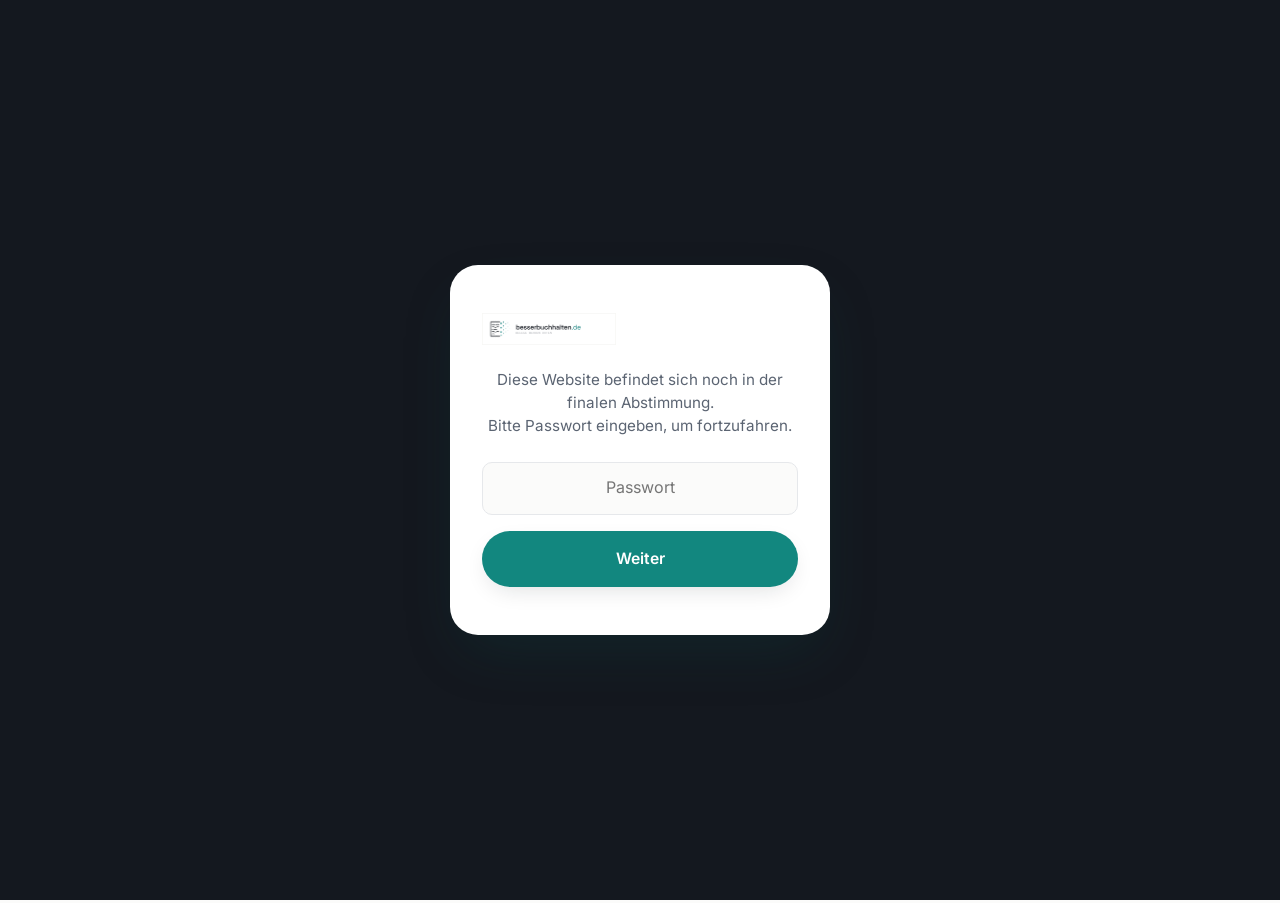
==== leistungen-beispiele.html @ c089c599 "Remove the now-duplicate generic contact note The Digitalisierung panel already has its own DATEV-sp" ====
<!DOCTYPE html>
<html lang="de">
<head>
<meta charset="UTF-8">
<meta name="viewport" content="width=device-width, initial-scale=1">
<title>Konkrete Beispiele &amp; Tools – besserbuchhalten.de</title>
<meta name="description" content="Konkrete Beispiele zu Digitalisierung, Automatisierung, künstlicher Intelligenz und Schnittstellen in der Buchhaltung.">
<meta name="theme-color" content="#fbfbfa">
<link rel="icon" href="assets/img/logo-hoch.png">
<link rel="stylesheet" href="css/style.css">
</head>
<body>
<div class="site-gate" id="siteGate">
  <div class="site-gate-card">
    <img src="assets/img/logo-quer.png" alt="besserbuchhalten.de" class="site-gate-logo">
    <p class="site-gate-text">Diese Website befindet sich noch in der finalen Abstimmung.<br>Bitte Passwort eingeben, um fortzufahren.</p>
    <form class="site-gate-form" id="siteGateForm" autocomplete="off">
      <input type="password" id="siteGatePassword" class="site-gate-input" placeholder="Passwort" autocomplete="off" required>
      <button type="submit" class="btn btn-accent btn-block">Weiter</button>
    </form>
    <p class="site-gate-error" id="siteGateError" hidden>Falsches Passwort. Bitte erneut versuchen.</p>
  </div>
</div>
<script>
(function () {
  var GATE_KEY = "bb_site_unlocked";
  var GATE_PASSWORD = "DieseWebsiteistnochnichtfinal!";
  var gate = document.getElementById("siteGate");

  if (localStorage.getItem(GATE_KEY) === "true") {
    gate.remove();
    return;
  }

  var form = document.getElementById("siteGateForm");
  var input = document.getElementById("siteGatePassword");
  var error = document.getElementById("siteGateError");

  form.addEventListener("submit", function (e) {
    e.preventDefault();
    if (input.value === GATE_PASSWORD) {
      localStorage.setItem(GATE_KEY, "true");
      gate.remove();
    } else {
      error.hidden = false;
      input.value = "";
      input.focus();
    }
  });
})();
</script>

<a class="skip-link" href="#main">Zum Inhalt springen</a>

<!-- Fixed top bar: back-link and the Leistungen tab selector share a single
     row, styled like the main site's rounded nav pill so it reads as one
     coherent piece of navigation chrome instead of two stacked bars. -->
<div class="examples-topbar" id="examplesTopbar">
  <div class="container examples-topbar-row">
    <a class="back-link" href="index.html#leistungen"><svg viewBox="0 0 24 24" fill="none" stroke="currentColor" stroke-width="2" stroke-linecap="round" stroke-linejoin="round"><path d="M19 12H5M12 19l-7-7 7-7"/></svg>Zurück zu Leistungen</a>
    <div class="examples-tabs" role="tablist" aria-label="Leistungsbereich auswählen">
      <button class="examples-tab is-active" type="button" role="tab" aria-selected="true" aria-controls="panel-digitalisierung" data-target="panel-digitalisierung">Digitalisierung</button>
      <button class="examples-tab" type="button" role="tab" aria-selected="false" aria-controls="panel-automatisierung" data-target="panel-automatisierung">Automatisierung</button>
      <button class="examples-tab" type="button" role="tab" aria-selected="false" aria-controls="panel-ki" data-target="panel-ki">Künstliche Intelligenz</button>
      <button class="examples-tab" type="button" role="tab" aria-selected="false" aria-controls="panel-schnittstellen" data-target="panel-schnittstellen">Schnittstellen</button>
    </div>
  </div>
</div>

<main id="main" class="legal-page examples-page">
  <h1 class="sr-only">Leistungen im Detail – Konkrete Beispiele aus der Praxis</h1>
  <div class="container">
    <div class="examples-panel is-active" id="panel-digitalisierung" role="tabpanel">
      <h2>Digitalisierung</h2>
      <p>Ein Beispiel aus der Praxis: die DATEV-Produktfamilie für die digitale Zusammenarbeit zwischen Unternehmen und Steuerberater. Klicken Sie auf einen Baustein, um mehr zu erfahren.</p>

      <div class="faq-list">
        <div class="faq-item">
          <button class="faq-question" aria-expanded="false">DATEV Unternehmen online<span class="plus"></span></button>
          <div class="faq-answer"><div class="faq-answer-inner">
            <h4>Was ist DATEV Unternehmen online?</h4>
            <p>DATEV Unternehmen online ist eine cloudbasierte Plattform für den digitalen Austausch kaufmännischer Unterlagen zwischen Unternehmen und Steuerberater. Belege, Bankdaten und weitere buchhaltungsrelevante Informationen werden zentral im deutschen DATEV-Rechenzentrum abgelegt und stehen beiden Seiten jederzeit zur Verfügung – anstelle verstreuter E-Mails, Papierbelege und Ordner. Zugleich bildet die Plattform den Grundbaustein, auf dem zahlreiche weitere DATEV-Zusatzanwendungen aufsetzen – von der Rechnungsstellung bis zur Personalverwaltung.</p>
            <h4>Belegarchivierung und Belegerfassung</h4>
            <p>Rechnungen, Quittungen und sonstige Belege lassen sich per Upload, Scan, mobiler App oder E-Mail direkt einreichen. Inhalte werden automatisiert erfasst, die Ablage erfolgt revisionssicher gemäß den gesetzlichen Vorgaben (GoBD). Auch elektronische Rechnungen können über das System empfangen und weiterverarbeitet werden.</p>
            <h4>Zusammenarbeit mit dem Steuerberater</h4>
            <p>Da Unternehmen und Steuerberater auf denselben Datenbestand zugreifen, entfällt der klassische Versand von Unterlagen per Post oder E-Mail-Anhang. Rückfragen lassen sich direkt im System klären, Buchungen und Auswertungen stehen zeitnah zur Verfügung, statt erst zum Monats- oder Quartalsende zusammengetragen zu werden.</p>
            <h4>Bankdaten, Kassenbuch und Rechnungsstellung</h4>
            <p>Bankkonten lassen sich anbinden, sodass Kontoumsätze automatisch abgeglichen werden können. Ein elektronisches Kassenbuch unterstützt bei der ordnungsgemäßen Kassenführung. Über ergänzende Module lassen sich zudem Angebote und Rechnungen direkt aus dem System heraus erstellen und versenden.</p>
            <h4>Personal und Lohn</h4>
            <p>Für den Bereich Personal stehen ergänzende Module zur Verfügung, etwa zur Erfassung von Mitarbeiterstammdaten, zur Übermittlung monatlicher Lohndaten oder zur Führung einer digitalen Personalakte. Auch hier profitieren Unternehmen und Steuerberater von einem gemeinsamen, aktuellen Datenstand.</p>
            <h4>Digitale Auswertung der Buchhaltung</h4>
            <p>Betriebswirtschaftliche Auswertungen (BWA), Kontoblätter sowie Debitoren- und Kreditorenlisten stehen digital und zeitnah zur Verfügung. Damit lässt sich die wirtschaftliche Lage eines Unternehmens bereits unterjährig einschätzen, statt erst mit dem Jahresabschluss einen vollständigen Überblick zu erhalten.</p>
            <h4>Bedeutung für digitale Prozesse im Unternehmen</h4>
            <p>DATEV Unternehmen online bildet für viele Unternehmen einen zentralen Baustein auf dem Weg zu einer digitalen Buchhaltung: Belege müssen nicht mehr gesammelt und physisch übergeben werden, Auswertungen liegen aktueller vor, und die Zusammenarbeit mit dem Steuerberater wird strukturierter und nachvollziehbarer. Für Unternehmen, die ihre kaufmännischen Abläufe schrittweise digitalisieren möchten, ist die Plattform damit häufig ein naheliegender Ausgangspunkt.</p>
          </div></div>
        </div>

        <div class="faq-item">
          <button class="faq-question" aria-expanded="false">DATEV Auftragswesen next<span class="plus"></span></button>
          <div class="faq-answer"><div class="faq-answer-inner">
            <h4>Was ist DATEV Auftragswesen next?</h4>
            <p>DATEV Auftragswesen next ist eine cloudbasierte Anwendung zur digitalen Erstellung und Verwaltung von Verkaufsbelegen – vom ersten Angebot bis zur bezahlten Rechnung. Als Zusatzmodul zu DATEV Unternehmen online setzt es auf demselben Grundbaustein auf, der bereits für die zentrale Belegablage und den Austausch mit dem Steuerberater genutzt wird.</p>
            <h4>Angebote, Rechnungen und weitere Belegtypen</h4>
            <p>Angebote, Auftragsbestätigungen, Anzahlungsrechnungen, Lieferscheine, Rechnungen, Rechnungskorrekturen und kaufmännische Gutschriften lassen sich direkt im System erstellen. Ein Beleg kann dabei automatisch in einen Folgebeleg überführt werden – aus einem Lieferschein wird so mit wenigen Klicks eine Rechnung, ohne Daten erneut zu erfassen.</p>
            <h4>E-Rechnung nach gesetzlichem Standard</h4>
            <p>Rechnungen lassen sich im Format XRechnung oder ZUGFeRD erstellen und versenden – den gängigen, gesetzlich anerkannten Formaten für die elektronische Rechnungsstellung im B2B-Bereich. Damit lässt sich die E-Rechnungspflicht direkt aus der Rechnungsschreibung heraus abdecken, statt sie über einen separaten Zwischenschritt zu lösen.</p>
            <h4>Individuelle Gestaltung</h4>
            <p>Verkaufsbelege lassen sich mit eigenem Briefpapier und Logo versehen, sodass Angebote und Rechnungen im gewohnten Erscheinungsbild des Unternehmens erstellt werden. Die Bearbeitung ist browserbasiert möglich – ortsunabhängig, etwa auch vom Tablet aus.</p>
            <h4>Zusammenspiel mit DATEV Unternehmen online</h4>
            <p>Da Auftragswesen next auf DATEV Unternehmen online aufsetzt, werden erstellte Belege automatisch GoBD-konform archiviert und stehen dort für die weitere Bearbeitung und für den Steuerberater zur Verfügung. Ein separater Export oder manueller Upload entfällt.</p>
            <h4>Bedeutung für digitale Prozesse im Unternehmen</h4>
            <p>Mit DATEV Auftragswesen next lässt sich die Rechnungsstellung durchgängig digital abbilden: weniger manuelle Erfassung, weniger Fehlerquellen zwischen Angebot und Rechnung und eine Belegablage, die ohne zusätzlichen Aufwand direkt in die Buchhaltung einfließt. Für Unternehmen, die DATEV Unternehmen online bereits nutzen, ist es damit ein naheliegender nächster Schritt auf dem Weg zu digitalen kaufmännischen Prozessen.</p>
          </div></div>
        </div>

        <div class="faq-item">
          <button class="faq-question" aria-expanded="false">DATEV Kassenbuch online<span class="plus"></span></button>
          <div class="faq-answer"><div class="faq-answer-inner">
            <h4>Was ist DATEV Kassenbuch online?</h4>
            <p>DATEV Kassenbuch online ist eine cloudbasierte Anwendung zur digitalen Erfassung und Führung eines Kassenbuchs. Als Zusatzmodul zu DATEV Unternehmen online dient es der strukturierten, rechtssicheren Dokumentation von Bargeldbewegungen – für buchführungspflichtige Unternehmen ebenso wie für viele Betriebe mit Einnahmen-Überschuss-Rechnung.</p>
            <h4>Bargeldbewegungen digital erfassen</h4>
            <p>Kassenbelege lassen sich per Drag-and-Drop hochladen oder aus dem Beleg-Upload übernehmen, Beträge, Belegnummern und Daten werden automatisiert per Texterkennung ausgelesen. Einnahmen und Ausgaben können so tagesaktuell erfasst werden, ohne jeden Beleg manuell in eine Tabelle einzutragen.</p>
            <h4>Mehrere Kassen im Blick</h4>
            <p>Unternehmen mit mehreren Standorten oder Kassen können diese getrennt im System anlegen und verwalten. Jede Kasse wird eigenständig geführt, bleibt aber zentral einsehbar – auch für den Steuerberater.</p>
            <h4>Prüfung und Rechtssicherheit</h4>
            <p>Eingaben werden laufend auf Plausibilität geprüft: Das System kontrolliert die chronologische Reihenfolge der Buchungen und warnt bei einem rechnerisch negativen Kassenbestand, der nach den GoBD nicht zulässig ist. Nach Abschluss eines Tages werden die Kassenbewegungen festgeschrieben und damit unveränderbar dokumentiert – inklusive Belegbildern im Archiv.</p>
            <h4>Zusammenspiel mit DATEV Unternehmen online</h4>
            <p>Da das Kassenbuch in DATEV Unternehmen online eingebettet ist, stehen festgeschriebene Kassendaten dort automatisch für die weitere Bearbeitung und den Steuerberater zur Verfügung. Ein gesonderter Export oder manueller Datenaustausch entfällt.</p>
            <h4>Bedeutung für digitale Prozesse im Unternehmen</h4>
            <p>Mit DATEV Kassenbuch online lässt sich die Kassenführung von der papier- oder Excel-basierten Erfassung auf einen durchgängig digitalen, geprüften Prozess umstellen. Das reduziert Fehlerquellen, schafft eine belastbare Grundlage für Betriebsprüfungen und sorgt dafür, dass Bargeschäfte ohne zusätzlichen Aufwand direkt in die Buchhaltung einfließen.</p>
          </div></div>
        </div>
      </div>

      <div class="examples-contact-note">
        <p>Sie oder Ihr Steuerberater arbeiten bereits mit DATEV und möchten die Zusammenarbeit weiter optimieren? <a href="index.html#kontakt">Kontakt aufnehmen</a></p>
      </div>
    </div>

    <div class="examples-panel" id="panel-automatisierung" role="tabpanel" hidden>
      <h2>Automatisierung</h2>
      <p>[Platzhalter: Kurze Einführung zum Thema Automatisierung folgt.]</p>
      <ul>
        <li>[Platzhalter: Beispiel 1]</li>
        <li>[Platzhalter: Beispiel 2]</li>
        <li>[Platzhalter: Beispiel 3]</li>
      </ul>
    </div>

    <div class="examples-panel" id="panel-ki" role="tabpanel" hidden>
      <h2>Künstliche Intelligenz</h2>
      <p>[Platzhalter: Kurze Einführung zum Thema Künstliche Intelligenz folgt.]</p>
      <ul>
        <li>[Platzhalter: Beispiel 1]</li>
        <li>[Platzhalter: Beispiel 2]</li>
        <li>[Platzhalter: Beispiel 3]</li>
      </ul>
    </div>

    <div class="examples-panel" id="panel-schnittstellen" role="tabpanel" hidden>
      <h2>Schnittstellen</h2>
      <p>[Platzhalter: Kurze Einführung zum Thema Schnittstellen folgt.]</p>
      <ul>
        <li>[Platzhalter: Beispiel 1]</li>
        <li>[Platzhalter: Beispiel 2]</li>
        <li>[Platzhalter: Beispiel 3]</li>
      </ul>
    </div>
  </div>
</main>

<footer class="site-footer">
  <div class="container footer-bottom">
    <span>© 2026 besserbuchhalten.de – Wölfersheim</span>
    <a href="index.html#kontakt">Kontakt</a>
  </div>
</footer>

<script>
(function () {
  var tabs = document.querySelectorAll(".examples-tab");
  var panels = document.querySelectorAll(".examples-panel");
  tabs.forEach(function (tab) {
    tab.addEventListener("click", function () {
      tabs.forEach(function (t) {
        t.classList.toggle("is-active", t === tab);
        t.setAttribute("aria-selected", t === tab ? "true" : "false");
      });
      panels.forEach(function (panel) {
        var isTarget = panel.id === tab.dataset.target;
        panel.classList.toggle("is-active", isTarget);
        panel.hidden = !isTarget;
      });
    });
  });

  // Keep page content clear of the fixed top bar regardless of its actual
  // rendered height (logo/back-link row + tab row can wrap on narrow
  // screens), instead of hard-coding a padding-top guess in CSS.
  var topbar = document.getElementById("examplesTopbar");
  var main = document.getElementById("main");
  var syncTopbarHeight = function () {
    main.style.paddingTop = topbar.offsetHeight + "px";
  };
  syncTopbarHeight();
  window.addEventListener("resize", syncTopbarHeight);

  // Document accordion (DATEV product overviews etc.): only one open at a
  // time, same interaction as the FAQ accordion on the homepage.
  document.querySelectorAll(".faq-item").forEach(function (item) {
    var question = item.querySelector(".faq-question");
    question.addEventListener("click", function () {
      var isOpen = item.classList.contains("is-open");
      item.parentElement.querySelectorAll(".faq-item").forEach(function (other) {
        other.classList.remove("is-open");
        other.querySelector(".faq-question").setAttribute("aria-expanded", "false");
      });
      if (!isOpen) {
        item.classList.add("is-open");
        question.setAttribute("aria-expanded", "true");
      }
    });
  });
})();
</script>
</body>
</html>
---- css/style.css ----
@import url("fonts.css");

/* ============ Design Tokens ============ */
:root {
  --ink-900: #14181f;
  --ink-700: #333947;
  --ink-500: #5b6472;
  --ink-300: #9aa2ad;
  --ink-150: #d8dce1;
  --ink-100: #e9ebee;

  --teal-900: #0b4f4a;
  --teal-700: #12877f;
  --teal-600: #189a90;
  --teal-500: #2ca39a;
  --teal-300: #8ed3cc;
  --teal-150: #cdeae6;
  --teal-100: #e3f5f3;
  --teal-50: #f2faf9;

  --bg: #fbfbfa;
  --surface: #ffffff;
  --border: #e6e8eb;

  --font-head: "Space Grotesk", "Inter", system-ui, sans-serif;
  --font-body: "Inter", system-ui, sans-serif;

  --space-1: 0.5rem;
  --space-2: 0.75rem;
  --space-3: 1rem;
  --space-4: 1.5rem;
  --space-5: 2rem;
  --space-6: 3rem;
  --space-7: 4.5rem;
  --space-8: 7rem;

  --radius-sm: 10px;
  --radius-md: 16px;
  --radius-lg: 28px;

  --header-h: 80px;

  --shadow-sm: 0 1px 2px rgba(20, 24, 31, 0.06);
  --shadow-md: 0 8px 24px -8px rgba(20, 24, 31, 0.16);
  --shadow-lg: 0 24px 60px -16px rgba(11, 79, 74, 0.28);

  --ease-out: cubic-bezier(0.16, 1, 0.3, 1);
  --dur-fast: 180ms;
  --dur-med: 420ms;
  --dur-slow: 900ms;

  color-scheme: light;
}

@media (prefers-reduced-motion: reduce) {
  :root { --dur-fast: 0ms; --dur-med: 0ms; --dur-slow: 0ms; }
}

/* ============ Reset ============ */
*, *::before, *::after { box-sizing: border-box; }
html { scroll-behavior: smooth; -webkit-text-size-adjust: 100%; }
@media (prefers-reduced-motion: reduce) {
  html { scroll-behavior: auto; }
  *, *::before, *::after {
    animation-duration: 0.001ms !important;
    animation-iteration-count: 1 !important;
    transition-duration: 0.001ms !important;
    scroll-behavior: auto !important;
  }
}
body {
  margin: 0;
  min-height: 100dvh;
  background: var(--bg);
  color: var(--ink-900);
  font-family: var(--font-body);
  font-size: 1rem;
  line-height: 1.6;
  -webkit-font-smoothing: antialiased;
}
img { max-width: 100%; display: block; }
h1, h2, h3, h4 { font-family: var(--font-head); line-height: 1.15; margin: 0 0 var(--space-2); color: var(--ink-900); }
p { margin: 0 0 var(--space-3); color: var(--ink-700); }
a { color: inherit; text-decoration: none; }
ul { margin: 0; padding: 0; list-style: none; }
button { font: inherit; cursor: pointer; }
input, textarea { font: inherit; }

:focus-visible {
  outline: 3px solid var(--teal-600);
  outline-offset: 2px;
  border-radius: 4px;
}

.skip-link {
  position: absolute;
  left: -9999px;
  top: 0;
  background: var(--ink-900);
  color: #fff;
  padding: 0.75rem 1.25rem;
  z-index: 1000;
  border-radius: 0 0 8px 0;
}
.skip-link:focus {
  left: 0;
}

.sr-only {
  position: absolute;
  width: 1px; height: 1px;
  padding: 0; margin: -1px;
  overflow: hidden;
  clip: rect(0, 0, 0, 0);
  white-space: nowrap;
  border: 0;
}

.container {
  width: 100%;
  max-width: 1320px;
  margin-inline: auto;
  padding-inline: var(--space-4);
}

section { padding-block: var(--space-8); }
section[id] { scroll-margin-top: var(--header-h, 80px); }
@media (max-width: 720px) {
  section { padding-block: var(--space-6); }
}

.eyebrow {
  display: inline-flex;
  align-items: center;
  gap: 0.5rem;
  font-family: var(--font-head);
  font-size: 0.8rem;
  font-weight: 600;
  letter-spacing: 0.12em;
  text-transform: uppercase;
  color: var(--teal-700);
  margin-bottom: var(--space-3);
}
.eyebrow::before {
  content: "";
  width: 8px;
  height: 8px;
  border-radius: 2px;
  background: var(--teal-600);
  flex-shrink: 0;
}

.section-head {
  max-width: 640px;
  margin-inline: auto;
  text-align: center;
  margin-bottom: var(--space-6);
}
.section-head h2 { font-size: clamp(1.7rem, 3.4vw, 2.4rem); }
.section-head p { font-size: 1.05rem; }

/* ============ Buttons ============ */
.btn {
  display: inline-flex;
  align-items: center;
  justify-content: center;
  gap: 0.5rem;
  padding: 0.9rem 1.6rem;
  border-radius: 999px;
  font-weight: 600;
  font-size: 0.98rem;
  border: 1.5px solid transparent;
  transition: transform var(--dur-fast) var(--ease-out), box-shadow var(--dur-fast) var(--ease-out), background var(--dur-fast) var(--ease-out), color var(--dur-fast) var(--ease-out), border-color var(--dur-fast) var(--ease-out);
  min-height: 44px;
  white-space: nowrap;
}
.btn:active { transform: translateY(1px) scale(0.99); }
.btn:disabled { opacity: 0.6; cursor: not-allowed; pointer-events: none; }
.btn-primary {
  background: var(--ink-900);
  color: #fff;
}
.btn-primary:hover { background: var(--teal-700); box-shadow: var(--shadow-md); }
.btn-accent {
  background: var(--teal-700);
  color: #fff;
  box-shadow: var(--shadow-md);
}
.btn-accent:hover { background: var(--teal-600); transform: translateY(-2px); }
.btn-ghost {
  background: transparent;
  color: var(--ink-900);
  border-color: var(--border);
}
.btn-ghost:hover { border-color: var(--teal-600); color: var(--teal-700); }
.btn-block { width: 100%; }
.btn-sm { padding: 0.55rem 1.2rem; min-height: 38px; font-size: 0.9rem; }

/* ============ Site password gate ============ */
body:has(.site-gate) { overflow: hidden; }
.site-gate {
  position: fixed;
  inset: 0;
  z-index: 9999;
  display: flex;
  align-items: center;
  justify-content: center;
  padding: var(--space-4);
  background: var(--ink-900);
}
.site-gate-card {
  width: 100%;
  max-width: 380px;
  background: var(--surface);
  border-radius: var(--radius-lg);
  box-shadow: var(--shadow-lg);
  padding: var(--space-6) var(--space-5);
  text-align: center;
}
.site-gate-logo { height: 32px; width: auto; margin-bottom: var(--space-4); }
.site-gate-text {
  color: var(--ink-500);
  font-size: 0.95rem;
  line-height: 1.5;
  margin-bottom: var(--space-4);
}
.site-gate-form { display: flex; flex-direction: column; gap: var(--space-3); }
.site-gate-input {
  width: 100%;
  padding: 0.8rem 1rem;
  border-radius: 10px;
  border: 1.5px solid var(--border);
  background: var(--bg);
  color: var(--ink-900);
  min-height: 44px;
  text-align: center;
  transition: border-color var(--dur-fast) var(--ease-out), box-shadow var(--dur-fast) var(--ease-out);
}
.site-gate-input:focus {
  outline: none;
  border-color: var(--teal-600);
  box-shadow: 0 0 0 4px var(--teal-100);
}
.site-gate-error { color: #b3261e; font-size: 0.9rem; margin-top: var(--space-3); }

/* ============ Header / scroll chrome ============ */
/* The header is no longer a full-width bar: the logo and the nav pill are
   independent freestanding elements floating over the page. */
.site-chrome {
  position: fixed;
  top: 0; left: 0; right: 0;
  z-index: 500;
  pointer-events: none;
}
.site-chrome > * { pointer-events: auto; }

.brand {
  position: absolute;
  top: 18px;
  left: max(24px, calc(50% - 660px + 24px));
  display: flex;
  align-items: center;
}
.brand img {
  height: 34px;
  width: auto;
}

.nav-pill {
  position: absolute;
  top: 18px;
  left: 50%;
  transform: translateX(-50%);
}
.nav-links {
  position: relative;
  display: flex;
  gap: 2px;
  background: var(--surface);
  border: 1px solid var(--border);
  border-radius: 999px;
  padding: 5px;
  box-shadow: var(--shadow-sm);
}
.nav-links a {
  position: relative;
  display: block;
  font-weight: 500;
  color: var(--ink-700);
  font-size: 0.92rem;
  padding: 0.5rem 1rem;
  border-radius: 999px;
  transition: color var(--dur-fast) var(--ease-out), background var(--dur-fast) var(--ease-out);
}
.nav-links a:hover { color: var(--ink-900); background: var(--teal-50); }

/* Small bar under whichever nav item matches the section currently in view */
.nav-indicator {
  position: absolute;
  left: 0;
  bottom: 4px;
  height: 3px;
  border-radius: 999px;
  background: var(--teal-600);
  opacity: 0;
  transition: transform 250ms var(--ease-out), width 250ms var(--ease-out), opacity 200ms var(--ease-out);
  pointer-events: none;
}
.nav-indicator.is-visible { opacity: 1; }

/* Close button inside the full-screen mobile nav overlay */
.nav-toggle {
  display: inline-flex;
  width: 44px; height: 44px;
  align-items: center; justify-content: center;
  background: transparent; border: 1px solid var(--border); border-radius: 10px;
}
.nav-toggle svg { width: 22px; height: 22px; }

.nav-toggle-float {
  display: none;
  position: absolute;
  top: 18px;
  right: max(24px, calc(50% - 660px + 24px));
  width: 44px; height: 44px;
  align-items: center; justify-content: center;
  background: var(--surface);
  border: 1px solid var(--border);
  border-radius: 999px;
  box-shadow: var(--shadow-sm);
  color: var(--ink-900);
}
.nav-toggle-float svg { width: 20px; height: 20px; }

/* Floating quick-contact bubble: small brand-mark icon top-right that
   expands into a labeled pill on hover/focus, linking to the contact form. */
.quick-contact {
  position: absolute;
  top: 18px;
  right: max(24px, calc(50% - 660px + 24px));
  display: flex;
  align-items: center;
  height: 44px;
  border-radius: 999px;
  background: var(--teal-700);
  box-shadow: var(--shadow-sm);
  overflow: hidden;
  transition: background var(--dur-med) var(--ease-out), box-shadow var(--dur-med) var(--ease-out);
}
.quick-contact-icon {
  width: 44px;
  height: 44px;
  flex-shrink: 0;
  display: flex;
  align-items: center;
  justify-content: center;
}
.quick-contact-icon img { width: 20px; height: 20px; }
.quick-contact-label {
  display: inline-block;
  max-width: 0;
  overflow: hidden;
  white-space: nowrap;
  color: #fff;
  font-weight: 600;
  font-size: 0.9rem;
  transition: max-width var(--dur-med) var(--ease-out), padding-right var(--dur-med) var(--ease-out);
}
.quick-contact:hover,
.quick-contact:focus-visible {
  background: var(--teal-600);
  box-shadow: var(--shadow-md);
}
.quick-contact:hover .quick-contact-label,
.quick-contact:focus-visible .quick-contact-label {
  max-width: 200px;
  padding-right: 20px;
}
@media (max-width: 860px) {
  .quick-contact { display: none; }
}

.mobile-nav {
  display: none;
  position: fixed;
  inset: 0;
  z-index: 600;
  background: var(--surface);
  padding: var(--space-4);
  flex-direction: column;
  gap: var(--space-4);
}
.mobile-nav.is-open { display: flex; }
.mobile-nav-top { display: flex; align-items: center; justify-content: space-between; }
.mobile-nav a { font-family: var(--font-head); font-size: 1.4rem; font-weight: 600; }
.mobile-nav ul { display: flex; flex-direction: column; gap: var(--space-3); margin-top: var(--space-4); }
.mobile-nav .btn { margin-top: var(--space-3); }

@media (max-width: 860px) {
  .nav-pill { display: none; }
  .nav-toggle-float { display: inline-flex; }
}

/* ============ Einleitung (intro) ============ */
.intro-inner {
  max-width: 760px;
  text-align: center;
}
.intro-inner h1 {
  font-size: clamp(2.2rem, 5vw, 3.4rem);
  letter-spacing: -0.01em;
}
.intro-inner h1 .accent { color: var(--teal-700); }
.hero-lead {
  font-size: 1.15rem;
  max-width: 46ch;
  color: var(--ink-700);
}
.hero-actions {
  display: flex;
  gap: var(--space-3);
  flex-wrap: wrap;
  margin-top: var(--space-4);
}
.hero-trust {
  display: flex;
  flex-wrap: wrap;
  gap: var(--space-2) var(--space-4);
  margin-top: var(--space-6);
  padding-top: var(--space-4);
  border-top: 1px solid var(--border);
}
.hero-trust-item {
  display: flex;
  align-items: center;
  gap: 0.5rem;
  font-size: 0.9rem;
  font-weight: 500;
  color: var(--ink-500);
}
.hero-trust-item svg { width: 18px; height: 18px; color: var(--teal-700); flex-shrink: 0; }

.intro-visual {
  max-width: 920px;
  margin: var(--space-6) auto 0;
  border-radius: var(--radius-lg);
  overflow: hidden;
  box-shadow: var(--shadow-lg);
  position: relative;
}
.intro-visual img {
  width: 100%;
  height: 100%;
  max-height: 420px;
  object-fit: cover;
  display: block;
}
.intro-visual figcaption {
  position: absolute;
  left: 0; right: 0; bottom: 0;
  padding: var(--space-4);
  background: linear-gradient(0deg, rgba(20, 24, 31, 0.75), transparent);
  color: #fff;
  font-size: 0.92rem;
  font-weight: 500;
  text-align: left;
  pointer-events: none;
  z-index: 4;
}

/* ============ Before/after comparison slider ============ */
.ba-slider {
  position: relative;
  width: 100%;
  aspect-ratio: 1200 / 1005;
  max-height: 420px;
  overflow: hidden;
  --pos: 5%;
}
.ba-slider .ba-img {
  position: absolute;
  inset: 0;
  width: 100%;
  height: 100%;
  max-height: none;
  object-fit: cover;
  display: block;
  pointer-events: none;
}
.ba-slider .ba-after { clip-path: inset(0 calc(100% - var(--pos)) 0 0); }
.ba-divider {
  position: absolute;
  top: 0; bottom: 0;
  left: var(--pos);
  width: 2px;
  background: #fff;
  transform: translateX(-50%);
  box-shadow: 0 0 0 1px rgba(20, 24, 31, 0.15);
  z-index: 2;
}
.ba-handle {
  position: absolute;
  top: 50%; left: 50%;
  transform: translate(-50%, -50%);
  width: 40px; height: 40px;
  border-radius: 50%;
  background: #fff;
  display: flex;
  align-items: center;
  justify-content: center;
  color: var(--teal-700);
  box-shadow: var(--shadow-md);
}
.ba-handle svg { width: 20px; height: 20px; }
.ba-label {
  position: absolute;
  top: var(--space-3);
  padding: 0.3rem 0.75rem;
  border-radius: 999px;
  background: rgba(20, 24, 31, 0.55);
  color: #fff;
  font-size: 0.78rem;
  font-weight: 600;
  letter-spacing: 0.02em;
  z-index: 2;
}
.ba-label-before { left: var(--space-3); }
.ba-label-after { right: var(--space-3); }
.ba-range {
  position: absolute;
  inset: 0;
  width: 100%;
  height: 100%;
  margin: 0;
  cursor: ew-resize;
  -webkit-appearance: none;
  appearance: none;
  background: transparent;
  z-index: 3;
}
.ba-range::-webkit-slider-runnable-track { -webkit-appearance: none; height: 100%; background: transparent; }
.ba-range::-webkit-slider-thumb { -webkit-appearance: none; width: 40px; height: 100%; background: transparent; cursor: ew-resize; }
.ba-range::-moz-range-track { height: 100%; background: transparent; border: none; }
.ba-range::-moz-range-thumb { width: 40px; height: 100%; background: transparent; border: none; cursor: ew-resize; }

/* ============ Reveal on scroll ============ */
.reveal {
  opacity: 0;
  transform: translateY(22px);
  transition: opacity var(--dur-slow) var(--ease-out), transform var(--dur-slow) var(--ease-out);
}
.reveal.is-visible { opacity: 1; transform: none; }
.reveal-stagger.is-visible > * { transition-delay: calc(var(--i, 0) * 70ms); }

/* ============ Services ============ */
.services-grid {
  display: grid;
  grid-template-columns: repeat(4, 1fr);
  gap: var(--space-4);
  align-items: start;
}
@media (max-width: 980px) { .services-grid { grid-template-columns: 1fr 1fr; } }
@media (max-width: 560px) { .services-grid { grid-template-columns: 1fr; } }

.service-card {
  background: var(--surface);
  border: 1px solid var(--border);
  border-radius: var(--radius-md);
  padding: var(--space-4);
  transition: transform var(--dur-fast) var(--ease-out), box-shadow var(--dur-fast) var(--ease-out), border-color var(--dur-fast) var(--ease-out);
}
.service-card:hover {
  transform: translateY(-6px);
  box-shadow: var(--shadow-md);
  border-color: var(--teal-150);
}
.service-icon {
  width: 56px; height: 56px;
  border-radius: 14px;
  background: var(--teal-100);
  display: flex; align-items: center; justify-content: center;
  margin-bottom: var(--space-3);
  color: var(--teal-700);
  transition: background var(--dur-fast) var(--ease-out), transform var(--dur-fast) var(--ease-out);
}
.service-card:hover .service-icon { background: var(--teal-700); color: #fff; transform: rotate(-6deg) scale(1.05); }
.service-icon svg { width: 28px; height: 28px; }
.service-icon img { width: 34px; height: 34px; object-fit: contain; }
.service-card h3 { font-size: 1.15rem; margin-bottom: 0.4rem; }
.service-card p { font-size: 0.95rem; margin-bottom: 0; }

/* ============ Leistungen im Detail: rotating icon wheel ============ */
.wheel-scroll {
  position: relative;
  height: 400vh;
  padding: 0;
  background: var(--teal-50);
}
.wheel-pin {
  position: sticky;
  top: 0;
  height: 100vh;
  display: flex;
  flex-direction: column;
  justify-content: center;
  overflow: hidden;
}
.wheel-section-head { margin-bottom: var(--space-4); }
.wheel-section-head .btn { margin-top: var(--space-2); }
.wheel-layout {
  display: grid;
  grid-template-columns: 360px 1fr;
  gap: var(--space-7);
  align-items: start;
}
.wheel-circle {
  position: relative;
  width: 360px;
  height: 360px;
  flex-shrink: 0;
}
.wheel-circle::before {
  content: "";
  position: absolute;
  inset: 24px;
  border-radius: 50%;
  border: 1.5px dashed var(--teal-150);
}
.wheel-circle::after {
  content: "";
  position: absolute;
  top: 50%; left: 50%;
  width: 10px; height: 10px;
  border-radius: 50%;
  background: var(--teal-300);
  transform: translate(-50%, -50%);
}
.wheel-ring { position: absolute; inset: 0; --ring-rotation: 0deg; }
.wheel-icon {
  --radius: 148px;
  position: absolute;
  top: 50%;
  left: 50%;
  width: 84px;
  height: 84px;
  transform:
    translate(-50%, -50%)
    rotate(calc(var(--angle) + var(--ring-rotation)))
    translateY(calc(-1 * var(--radius)))
    rotate(calc(-1 * (var(--angle) + var(--ring-rotation))));
}
.wheel-icon-counter {
  width: 100%;
  height: 100%;
  border-radius: 50%;
  background: var(--surface);
  border: 2px solid var(--border);
  box-shadow: var(--shadow-sm);
  display: flex;
  align-items: center;
  justify-content: center;
  padding: 18px;
  transition: transform var(--dur-med) var(--ease-out), box-shadow var(--dur-med) var(--ease-out), border-color var(--dur-med) var(--ease-out);
}
.wheel-icon-counter svg,
.wheel-icon-counter img { width: 100%; height: 100%; object-fit: contain; }
.wheel-icon.is-active .wheel-icon-counter {
  transform: scale(1.22);
  border-color: var(--teal-600);
  box-shadow: var(--shadow-lg);
}

/* Grid overlap keeps the block's height pinned to the tallest panel at all
   times (all panels contribute to row sizing even while invisible), so
   crossfading between panels of different lengths never shifts the heading
   above them or the pinned section's vertical centering. */
.wheel-text { display: grid; grid-template-rows: auto 1fr; grid-template-columns: 1fr; }
.wheel-title { grid-row: 1; grid-column: 1; font-size: 1.5rem; margin-top: 24px; margin-bottom: var(--space-3); max-width: 52ch; }
.wheel-text-panel {
  grid-row: 2;
  grid-column: 1;
  max-width: 52ch;
  opacity: 0;
  pointer-events: none;
  transition: opacity var(--dur-slow) var(--ease-out);
}
.wheel-text-panel.is-active { opacity: 1; pointer-events: auto; }
.wheel-text-panel p { font-size: 0.97rem; margin-bottom: var(--space-3); }
@media (prefers-reduced-motion: reduce) {
  .wheel-icon { transition: none; }
}
@media (max-width: 900px) {
  .wheel-layout { grid-template-columns: 1fr; justify-items: center; text-align: center; gap: var(--space-3); }
  .wheel-circle { width: 200px; height: 200px; }
  .wheel-icon { --radius: 80px; width: 54px; height: 54px; }
  .wheel-title { margin-top: var(--space-2); margin-inline: auto; }
  .wheel-text-panel { max-width: 46ch; margin-inline: auto; }
  .wheel-text-panel p { font-size: 0.9rem; margin-bottom: var(--space-2); }
  /* The header now shares the pinned 100vh stage with the wheel, so it has
     to stay compact here or the wheel content gets clipped by the pin's
     overflow:hidden. */
  .wheel-section-head { margin-bottom: var(--space-2); }
  .wheel-section-head > p:not(.eyebrow) { display: none; }
  .wheel-section-head .eyebrow { margin-bottom: 0.4rem; }
  .wheel-section-head h2 { font-size: 1.15rem; margin-bottom: 0; }
  .wheel-section-head .btn { margin-top: var(--space-2); }
}
/* If no JS runs, there's no scroll-driven rotation — show a simple static stack */
body:not(.has-scroll-wheel) .wheel-scroll { height: auto; padding-block: var(--space-8); }
body:not(.has-scroll-wheel) .wheel-pin { position: relative; height: auto; overflow: visible; }
body:not(.has-scroll-wheel) .wheel-text { display: block; }
body:not(.has-scroll-wheel) .wheel-text-panel {
  grid-row: auto;
  grid-column: auto;
  opacity: 1;
  pointer-events: auto;
  max-width: 65ch;
  margin-inline: auto;
  margin-bottom: var(--space-6);
}
body:not(.has-scroll-wheel) .wheel-circle { display: none; }
body:not(.has-scroll-wheel) .wheel-title { display: none; }
body:not(.has-scroll-wheel) .wheel-text-panel::before {
  content: attr(data-title);
  display: block;
  font-family: var(--font-head);
  font-weight: 600;
  font-size: 1.3rem;
  color: var(--ink-900);
  margin-bottom: var(--space-3);
}

/* ============ About ============ */
.about-grid {
  display: grid;
  grid-template-columns: 280px 1fr 300px;
  gap: var(--space-6);
  align-items: start;
}
@media (max-width: 1080px) { .about-grid { grid-template-columns: 240px 1fr; } .about-career { grid-column: 1 / -1; } }
@media (max-width: 700px) { .about-grid { grid-template-columns: 1fr; } .about-career { grid-column: auto; } }
.about-media {
  position: relative;
  border-radius: var(--radius-lg);
  overflow: hidden;
  box-shadow: var(--shadow-lg);
}
.about-media img { width: 100%; height: 100%; object-fit: cover; aspect-ratio: 4/5; }
.about-badge {
  position: absolute;
  left: var(--space-3);
  bottom: var(--space-3);
  background: rgba(20, 24, 31, 0.82);
  backdrop-filter: blur(6px);
  color: #fff;
  padding: 0.7rem 1rem;
  border-radius: var(--radius-sm);
  font-size: 0.85rem;
  font-weight: 600;
  display: flex;
  align-items: center;
  gap: 0.5rem;
}
.about-badge svg { width: 18px; height: 18px; color: var(--teal-300); }

.timeline-heading {
  font-size: 1.05rem;
  margin-top: var(--space-5);
  margin-bottom: 0;
}
.timeline {
  list-style: none;
  margin: var(--space-3) 0 0;
  padding-left: 0;
  border-left: 2px solid var(--teal-150);
  margin-left: 6px;
}
.timeline-item {
  position: relative;
  padding: 0 0 var(--space-3) 1.5rem;
}
.timeline-item:last-child { padding-bottom: 0; }
.timeline-item::before {
  content: "";
  position: absolute;
  left: -7px;
  top: 4px;
  width: 12px;
  height: 12px;
  border-radius: 50%;
  background: var(--teal-600);
  box-shadow: 0 0 0 3px var(--teal-50);
}
.timeline-date {
  display: block;
  font-family: var(--font-head);
  font-weight: 600;
  font-size: 0.85rem;
  color: var(--teal-700);
  margin-bottom: 2px;
}
.timeline-text { font-size: 0.94rem; color: var(--ink-700); margin: 0; }

.linkedin-card {
  display: flex;
  align-items: center;
  gap: var(--space-3);
  margin-top: var(--space-5);
  padding: var(--space-3);
  background: var(--surface);
  border: 1px solid var(--border);
  border-radius: var(--radius-md);
}
.linkedin-card img { width: 72px; height: 72px; border-radius: 8px; flex-shrink: 0; }
.linkedin-card strong { display: block; font-size: 0.92rem; color: var(--ink-900); margin-bottom: 2px; }
.linkedin-card span { font-size: 0.84rem; color: var(--ink-500); }

/* ============ FAQ ============ */
.faq-list { max-width: 760px; margin-inline: auto; display: grid; gap: var(--space-2); }
.faq-item {
  background: var(--surface);
  border: 1px solid var(--border);
  border-radius: var(--radius-md);
  overflow: hidden;
}
.faq-question {
  width: 100%;
  display: flex;
  align-items: center;
  justify-content: space-between;
  gap: var(--space-3);
  background: transparent;
  border: none;
  text-align: left;
  padding: 1.15rem 1.4rem;
  font-family: var(--font-head);
  font-weight: 600;
  font-size: 1.02rem;
  color: var(--ink-900);
}
.faq-question .plus {
  width: 26px; height: 26px;
  flex-shrink: 0;
  border-radius: 50%;
  border: 1.5px solid var(--border);
  position: relative;
  transition: transform var(--dur-fast) var(--ease-out), background var(--dur-fast) var(--ease-out), border-color var(--dur-fast) var(--ease-out);
}
.faq-question .plus::before, .faq-question .plus::after {
  content: "";
  position: absolute;
  background: var(--ink-900);
  top: 50%; left: 50%;
  transition: transform var(--dur-fast) var(--ease-out), background var(--dur-fast) var(--ease-out);
}
.faq-question .plus::before { width: 10px; height: 1.6px; transform: translate(-50%, -50%); }
.faq-question .plus::after { width: 1.6px; height: 10px; transform: translate(-50%, -50%); }
.faq-item.is-open .faq-question .plus { background: var(--teal-700); border-color: var(--teal-700); transform: rotate(180deg); }
.faq-item.is-open .faq-question .plus::before,
.faq-item.is-open .faq-question .plus::after { background: #fff; }
.faq-item.is-open .faq-question .plus::after { transform: translate(-50%, -50%) scaleY(0); }

.faq-answer {
  display: grid;
  grid-template-rows: 0fr;
  transition: grid-template-rows var(--dur-med) var(--ease-out);
}
.faq-item.is-open .faq-answer { grid-template-rows: 1fr; }
/* overflow:hidden lets this grid item collapse to 0 height when closed —
   but only if the padding lives on its children, not on this element
   itself: padding set directly here is unconditional box space and
   would stay visible even while the row is animated to 0fr. */
.faq-answer-inner { overflow: hidden; }
.faq-answer-inner > * { padding-inline: 1.4rem; }
.faq-answer-inner > *:last-child { padding-bottom: 1.3rem; }
.faq-answer-inner p { margin: 0 0 0.9rem; font-size: 0.97rem; }
.faq-answer-inner p:last-child { margin-bottom: 0; }
.faq-answer-inner h4 { margin: 0 0 0.3rem; font-size: 1rem; color: var(--teal-700); }

/* ============ Contact ============ */
.contact-grid {
  display: grid;
  grid-template-columns: 1fr 1.15fr;
  gap: var(--space-6);
  align-items: start;
}
@media (max-width: 900px) { .contact-grid { grid-template-columns: 1fr; } }

.contact-info-card {
  background: var(--ink-900);
  color: #fff;
  border-radius: var(--radius-lg);
  padding: var(--space-5);
  position: relative;
  overflow: hidden;
}
.contact-info-card h3 { color: #fff; }
.contact-info-card p { color: rgba(255,255,255,0.72); }
.contact-detail {
  display: flex;
  gap: 0.85rem;
  align-items: flex-start;
  margin-top: var(--space-4);
}
.contact-detail svg { width: 22px; height: 22px; color: var(--teal-300); flex-shrink: 0; margin-top: 2px; }
.contact-detail strong { display: block; font-size: 0.82rem; text-transform: uppercase; letter-spacing: 0.06em; color: rgba(255,255,255,0.5); margin-bottom: 2px; }
.contact-detail span, .contact-detail a { font-size: 1rem; color: #fff; }
.contact-detail a:hover { color: var(--teal-300); }

.contact-form {
  background: var(--surface);
  border: 1px solid var(--border);
  border-radius: var(--radius-lg);
  padding: var(--space-5);
}
/* Netlify Forms spam honeypot: present in the DOM for bots, hidden from people */
.hp-field { position: absolute; left: -9999px; top: 0; }
.form-row { display: grid; grid-template-columns: 1fr 1fr; gap: var(--space-3); }
@media (max-width: 560px) { .form-row { grid-template-columns: 1fr; } }
.field { margin-bottom: var(--space-3); }
.field label, .field-label-static {
  display: block;
  font-size: 0.88rem;
  font-weight: 600;
  margin-bottom: 0.4rem;
  color: var(--ink-700);
}

/* Multi-select "dropdown": a native <details> panel of checkboxes, styled
   to match the other form fields, so several service areas can be ticked
   at once without the poor mobile UX of a native <select multiple>. */
.multiselect {
  border: 1.5px solid var(--border);
  border-radius: 10px;
  background: var(--bg);
}
.multiselect[open] { border-color: var(--teal-600); box-shadow: 0 0 0 4px var(--teal-100); }
.multiselect-summary {
  display: flex;
  align-items: center;
  justify-content: space-between;
  gap: 0.75rem;
  padding: 0.8rem 1rem;
  min-height: 44px;
  cursor: pointer;
  list-style: none;
  font-size: 0.98rem;
  color: var(--ink-900);
}
.multiselect-summary::-webkit-details-marker { display: none; }
#interessenSummaryText { overflow: hidden; text-overflow: ellipsis; white-space: nowrap; }
.multiselect-chevron { width: 18px; height: 18px; flex-shrink: 0; color: var(--ink-500); transition: transform var(--dur-fast) var(--ease-out); }
.multiselect[open] .multiselect-chevron { transform: rotate(180deg); }
.multiselect-panel {
  display: grid;
  gap: 0.6rem;
  padding: 0.75rem 1rem 1rem;
  border-top: 1px solid var(--border);
}
.multiselect-panel .multiselect-option {
  display: flex;
  align-items: center;
  gap: 0.6rem;
  font-size: 0.95rem;
  color: var(--ink-700);
  cursor: pointer;
}
.multiselect-panel .multiselect-option input { width: 18px; height: 18px; accent-color: var(--teal-700); flex-shrink: 0; }
.field input, .field textarea, .field select {
  width: 100%;
  padding: 0.8rem 1rem;
  border-radius: 10px;
  border: 1.5px solid var(--border);
  background: var(--bg);
  color: var(--ink-900);
  transition: border-color var(--dur-fast) var(--ease-out), box-shadow var(--dur-fast) var(--ease-out);
  min-height: 44px;
}
.field textarea { min-height: 120px; resize: vertical; }
.field input:focus, .field textarea:focus, .field select:focus {
  outline: none;
  border-color: var(--teal-600);
  box-shadow: 0 0 0 4px var(--teal-100);
}
.field-error {
  color: #b3261e;
  font-size: 0.85rem;
  margin-top: 0.35rem;
  display: none;
}
.field.has-error input, .field.has-error textarea { border-color: #b3261e; }
.field.has-error .field-error { display: block; }
.consent {
  display: flex;
  gap: 0.6rem;
  align-items: flex-start;
  font-size: 0.88rem;
  color: var(--ink-500);
  margin-bottom: var(--space-4);
}
.consent input { margin-top: 4px; width: 18px; height: 18px; accent-color: var(--teal-700); flex-shrink: 0; }
.consent a { color: var(--teal-700); font-weight: 600; }
.form-success {
  display: none;
  align-items: center;
  gap: 0.6rem;
  background: var(--teal-100);
  color: var(--teal-900);
  padding: 0.9rem 1.1rem;
  border-radius: 12px;
  font-weight: 600;
  margin-bottom: var(--space-3);
}
.form-success.is-visible { display: flex; }
.form-success svg { width: 20px; height: 20px; flex-shrink: 0; }

/* ============ CTA band ============ */
.cta-band {
  background: linear-gradient(135deg, var(--teal-900), var(--teal-700));
  color: #fff;
  border-radius: var(--radius-lg);
  padding: var(--space-6);
  display: flex;
  align-items: center;
  justify-content: space-between;
  gap: var(--space-4);
  flex-wrap: wrap;
  position: relative;
  overflow: hidden;
}
.cta-band h2 { color: #fff; margin-bottom: 0.3rem; font-size: clamp(1.5rem, 3vw, 2rem); }
.cta-band p { color: rgba(255,255,255,0.78); margin-bottom: 0; }
.cta-band .btn-accent { background: #fff; color: var(--teal-900); }
.cta-band .btn-accent:hover { background: var(--teal-50); }

/* ============ Footer ============ */
.site-footer {
  border-top: 1px solid var(--border);
  padding-block: var(--space-6) var(--space-4);
}
.footer-top {
  display: grid;
  grid-template-columns: 1.4fr 1fr 1fr;
  gap: var(--space-5);
  margin-bottom: var(--space-5);
}
@media (max-width: 720px) { .footer-top { grid-template-columns: 1fr; } }
.footer-brand img { height: 30px; margin-bottom: var(--space-3); }
.footer-brand p { max-width: 32ch; font-size: 0.92rem; }
.footer-col h4 { font-size: 0.85rem; text-transform: uppercase; letter-spacing: 0.08em; color: var(--ink-500); margin-bottom: var(--space-2); }
.footer-col ul { display: grid; gap: 0.55rem; }
.footer-col a { font-size: 0.95rem; color: var(--ink-700); transition: color var(--dur-fast); }
.footer-col a:hover { color: var(--teal-700); }
.footer-bottom {
  display: flex;
  justify-content: space-between;
  align-items: center;
  flex-wrap: wrap;
  gap: var(--space-2);
  padding-top: var(--space-4);
  border-top: 1px solid var(--border);
  font-size: 0.85rem;
  color: var(--ink-300);
}

.back-to-top {
  position: fixed;
  right: var(--space-4);
  bottom: var(--space-4);
  width: 46px; height: 46px;
  border-radius: 50%;
  background: var(--ink-900);
  color: #fff;
  display: flex; align-items: center; justify-content: center;
  box-shadow: var(--shadow-md);
  opacity: 0;
  pointer-events: none;
  transform: translateY(10px);
  transition: opacity var(--dur-fast) var(--ease-out), transform var(--dur-fast) var(--ease-out), background var(--dur-fast) var(--ease-out);
  z-index: 400;
}
.back-to-top.is-visible { opacity: 1; pointer-events: auto; transform: none; }
.back-to-top:hover { background: var(--teal-700); }
.back-to-top svg { width: 20px; height: 20px; }

/* ============ Legal pages ============ */
.legal-page { padding-block: var(--space-7) var(--space-8); }
.legal-page .container { max-width: 820px; }
.legal-page h1 { margin-bottom: var(--space-2); }
.legal-page h2 { font-size: 1.25rem; margin-top: var(--space-5); }
.legal-page p, .legal-page li { color: var(--ink-700); font-size: 0.98rem; }
.legal-page ul { list-style: disc; padding-left: 1.3rem; margin-bottom: var(--space-3); }
.legal-page a { color: var(--teal-700); font-weight: 600; }
.placeholder {
  background: var(--teal-100);
  color: var(--teal-900);
  padding: 0.1rem 0.4rem;
  border-radius: 4px;
  font-weight: 600;
}
.back-link { display: flex; width: fit-content; align-items: center; gap: 0.4rem; margin-bottom: var(--space-4); color: var(--ink-500); font-weight: 600; }
.back-link svg { width: 18px; height: 18px; }

/* ============ Leistungen-Beispiele: fixed top bar with pill tab selector ============ */
.examples-topbar {
  position: fixed;
  top: 0; left: 0; right: 0;
  z-index: 500;
  background: var(--bg);
}
/* Three-column grid (1fr / auto / 1fr) so the tab pill sits truly
   centered on the row regardless of the back-link's width, instead of
   just centered in the leftover space next to it. */
.examples-topbar-row {
  display: grid;
  grid-template-columns: 1fr auto 1fr;
  align-items: center;
  gap: var(--space-3);
  padding-block: 0.7rem;
  border-bottom: 1px solid var(--border);
}
.examples-topbar-row .back-link { grid-column: 1; justify-self: start; margin-bottom: 0; }
.examples-topbar-row .examples-tabs { grid-column: 2; justify-self: center; }
/* Same rounded-pill language as the main site's nav — a single selected
   segment highlighted solid, the rest transparent within the pill. */
.examples-tabs {
  display: flex;
  gap: 2px;
  background: var(--teal-50);
  border: 1px solid var(--border);
  border-radius: 999px;
  padding: 4px;
  max-width: 100%;
  overflow-x: auto;
  scrollbar-width: none;
}
.examples-tabs::-webkit-scrollbar { display: none; }
.examples-tab {
  flex: 0 0 auto;
  padding: 0.5rem 1.1rem;
  border-radius: 999px;
  border: none;
  background: transparent;
  color: var(--ink-700);
  font-weight: 500;
  font-size: 0.88rem;
  white-space: nowrap;
  cursor: pointer;
  transition: background var(--dur-fast) var(--ease-out), color var(--dur-fast) var(--ease-out);
}
.examples-tab:hover { color: var(--ink-900); background: rgba(255, 255, 255, 0.6); }
.examples-tab.is-active { background: var(--teal-700); color: #fff; }

.examples-page { padding-top: 150px; }
/* No card/frame — plain text on the page background, styled like the
   Einleitung lead text (centered, larger, ink-700). */
.examples-panel {
  max-width: 640px;
  margin-inline: auto;
  margin-top: var(--space-5);
  margin-bottom: var(--space-6);
  text-align: center;
}
.examples-panel h2 { margin-top: 0; font-size: 1.8rem; }
.examples-panel > p {
  font-size: 1.15rem;
  color: var(--ink-700);
  max-width: 46ch;
  margin-inline: auto;
}
.examples-panel ul {
  text-align: left;
  max-width: 46ch;
  margin-inline: auto;
  list-style: disc;
  padding-left: 1.3rem;
  color: var(--ink-700);
  font-size: 1.05rem;
}
.examples-panel li { margin-bottom: 0.4rem; }
.examples-panel .faq-list { max-width: none; text-align: left; margin-top: var(--space-5); }

.examples-contact-note {
  margin-top: var(--space-5);
  padding: var(--space-2) var(--space-3);
  background: var(--teal-50);
  border-radius: var(--radius-sm);
  text-align: center;
  font-size: 0.88rem;
  color: var(--ink-700);
}
.examples-contact-note p { margin: 0; }
.examples-contact-note a { color: var(--teal-700); font-weight: 600; }

@media (max-width: 640px) {
  .examples-topbar-row { grid-template-columns: 1fr; justify-items: center; gap: 0.6rem; }
  .examples-topbar-row .back-link,
  .examples-topbar-row .examples-tabs { grid-column: 1; justify-self: center; }
  .examples-tab { font-size: 0.82rem; padding: 0.5rem 0.85rem; }
}
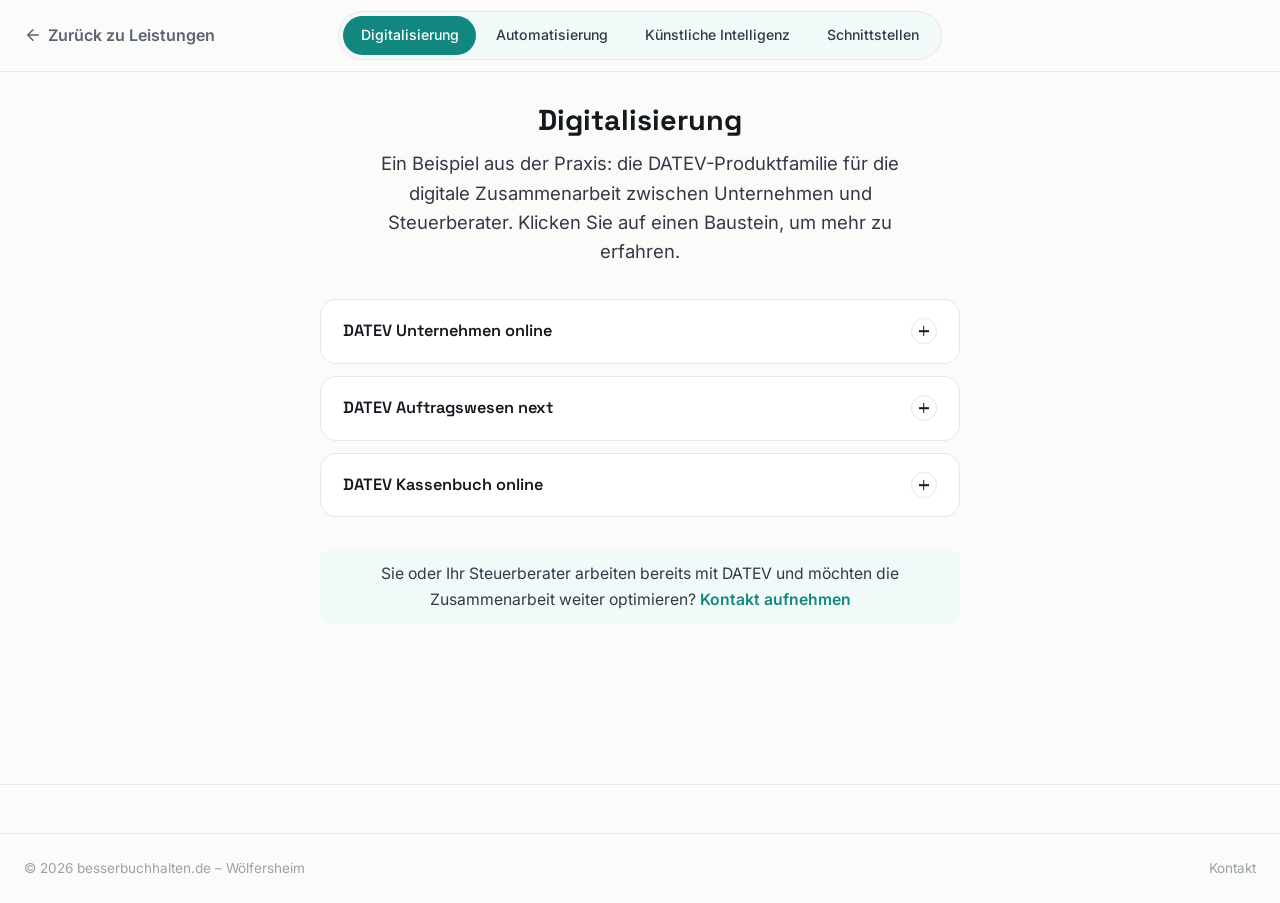
==== commit a31cdc65: "Remove the password gate ahead of the public deploy The site is content-final now, so drop the tempo" ====
--- a/leistungen-beispiele.html
+++ b/leistungen-beispiele.html
@@ -10,45 +10,6 @@
 <link rel="stylesheet" href="css/style.css">
 </head>
 <body>
-<div class="site-gate" id="siteGate">
-  <div class="site-gate-card">
-    <img src="assets/img/logo-quer.png" alt="besserbuchhalten.de" class="site-gate-logo">
-    <p class="site-gate-text">Diese Website befindet sich noch in der finalen Abstimmung.<br>Bitte Passwort eingeben, um fortzufahren.</p>
-    <form class="site-gate-form" id="siteGateForm" autocomplete="off">
-      <input type="password" id="siteGatePassword" class="site-gate-input" placeholder="Passwort" autocomplete="off" required>
-      <button type="submit" class="btn btn-accent btn-block">Weiter</button>
-    </form>
-    <p class="site-gate-error" id="siteGateError" hidden>Falsches Passwort. Bitte erneut versuchen.</p>
-  </div>
-</div>
-<script>
-(function () {
-  var GATE_KEY = "bb_site_unlocked";
-  var GATE_PASSWORD = "DieseWebsiteistnochnichtfinal!";
-  var gate = document.getElementById("siteGate");
-
-  if (localStorage.getItem(GATE_KEY) === "true") {
-    gate.remove();
-    return;
-  }
-
-  var form = document.getElementById("siteGateForm");
-  var input = document.getElementById("siteGatePassword");
-  var error = document.getElementById("siteGateError");
-
-  form.addEventListener("submit", function (e) {
-    e.preventDefault();
-    if (input.value === GATE_PASSWORD) {
-      localStorage.setItem(GATE_KEY, "true");
-      gate.remove();
-    } else {
-      error.hidden = false;
-      input.value = "";
-      input.focus();
-    }
-  });
-})();
-</script>
 
 <a class="skip-link" href="#main">Zum Inhalt springen</a>
 
@@ -139,35 +100,126 @@
 
     <div class="examples-panel" id="panel-automatisierung" role="tabpanel" hidden>
       <h2>Automatisierung</h2>
-      <p>[Platzhalter: Kurze Einführung zum Thema Automatisierung folgt.]</p>
-      <ul>
-        <li>[Platzhalter: Beispiel 1]</li>
-        <li>[Platzhalter: Beispiel 2]</li>
-        <li>[Platzhalter: Beispiel 3]</li>
-      </ul>
+      <p>Der Austausch von Belegen und Rechnungen zwischen Unternehmen und Buchhaltung erfordert klassischerweise manuelles Zutun: Digitale Belege müssen heruntergeladen und über ein Webportal hochgeladen werden, Rechnungen aus Online-Portalen einzeln abgerufen und an die richtige Stelle weitergeleitet werden. Zwei unterschiedliche Automatisierungsansätze setzen genau hier an – die automatisierte Weitergabe digitaler Belege direkt aus dem gewohnten Mail-Workflow heraus und der automatisierte Abruf von Rechnungen, die bereits in Online-Portalen bereitliegen. Die folgenden zwei Beispiele zeigen, wie das in der Praxis aussieht.</p>
+      <div class="faq-list">
+        <div class="faq-item">
+          <button class="faq-question" aria-expanded="false">DATEV Upload Mail<span class="plus"></span></button>
+          <div class="faq-answer"><div class="faq-answer-inner">
+            <h4>Was ist DATEV Upload Mail?</h4>
+            <p>DATEV Upload Mail ist eine Funktion innerhalb von DATEV Unternehmen online, mit der sich digitale Belege direkt per E-Mail an eine persönliche DATEV-Zieladresse senden lassen – ohne den Umweg über das manuelle Hochladen im Webportal.</p>
+            <h4>Einrichtung in wenigen Schritten</h4>
+            <p>Die Einrichtung erfolgt über den Bereich Belege → Einstellungen → Upload Mail und dauert nur wenige Minuten: Die Absenderadresse wird registriert, ein Bestätigungslink verifiziert – gegebenenfalls über DATEV SmartLogin – und anschließend eine persönliche DATEV-Zieladresse bereitgestellt, die als Kontakt gespeichert werden kann. Bei Bedarf lassen sich mehrere Absenderadressen hinterlegen, etwa für verschiedene Mitarbeiter.</p>
+            <h4>Automatisierte Weitergabe digitaler Belege</h4>
+            <p>Nach der Einrichtung genügt es, einen Beleg als Anhang an die persönliche DATEV-Adresse zu senden – etwa eine Eingangsrechnung, die ohnehin per E-Mail eintrifft, lässt sich direkt aus dem Mailprogramm weiterleiten, ohne sie zuvor herunterzuladen und gesondert hochzuladen. Unterstützt werden PDF- und TIF-Dateien bis 20 MB, bis zu 50 Dokumente pro E-Mail. Optional lassen sich Belegart vorab festlegen und Benachrichtigungen auf Fehlerfälle beschränken.</p>
+            <h4>Zusammenspiel mit DATEV Unternehmen online</h4>
+            <p>Per Mail gesendete Belege werden automatisch importiert und stehen im Beleg-Upload-Bereich für die weitere Bearbeitung bereit – für das Unternehmen ebenso wie für den Steuerberater. Ein gesonderter manueller Übertragungsschritt entfällt damit vollständig. Die Originaldokumente sind unabhängig davon weiterhin gemäß den gesetzlichen Aufbewahrungspflichten vorzuhalten.</p>
+            <h4>Bedeutung für digitale Prozesse im Unternehmen</h4>
+            <p>Mit DATEV Upload Mail lässt sich der Versand digitaler Belege in den ohnehin genutzten Mail-Workflow integrieren. Rechnungen und andere Dokumente, die per E-Mail eingehen, können direkt weitergeleitet werden, statt sie erst herunterzuladen und über ein separates Portal hochzuladen. Das reduziert Medienbrüche und beschleunigt die Bereitstellung digitaler Belege für die Buchhaltung.</p>
+          </div></div>
+        </div>
+        <div class="faq-item">
+          <button class="faq-question" aria-expanded="false">invoicefetcher<span class="plus"></span></button>
+          <div class="faq-answer"><div class="faq-answer-inner">
+            <h4>Was ist invoicefetcher?</h4>
+            <p>invoicefetcher ist eine Softwarelösung des gleichnamigen deutschen Anbieters mit Sitz in Schönefeld (Brandenburg), die sich auf den automatisierten Abruf von Rechnungen und Belegen aus Online-Portalen spezialisiert hat. Statt sich bei jedem Anbieter einzeln einzuloggen und Dokumente manuell herunterzuladen, übernimmt die Software diesen Vorgang regelmäßig und eigenständig.</p>
+            <h4>Automatisierter Abruf aus über 500 Portalen</h4>
+            <p>Nach einmaliger Hinterlegung der Zugangsdaten ruft invoicefetcher Rechnungen selbstständig aus den verbundenen Online-Portalen ab – laut Anbieter aus mehr als 500 Plattformen, darunter Marktplätze wie Amazon, OTTO oder Kaufland, Zahlungsanbieter wie PayPal oder American Express, Telekommunikationsanbieter wie Vodafone oder 1&amp;1 sowie Logistikdienstleister wie DHL oder Deutsche Post. Die abgerufenen Dokumente werden strukturiert aufbereitet und für die weitere Verarbeitung bereitgestellt.</p>
+            <h4>Weiterleitung in die Buchhaltung</h4>
+            <p>Der eigentliche Nutzen entsteht durch die automatisierte Weitergabe: Die abgerufenen Rechnungen werden direkt an die Buchhaltung übergeben, wahlweise als Zulieferer digitaler Eingangs- und Ausgangsrechnungen an DATEV Unternehmen online, per E-Mail-Export oder über eine Cloud-Speicher-Anbindung. Ein manueller Download samt anschließendem Versand oder Hochladen einzelner Belege entfällt damit für die angebundenen Portale vollständig. Für Unternehmen, die bereits mit DATEV arbeiten, lässt sich der automatisierte Rechnungsabruf damit unmittelbar in die bestehende Buchhaltungsumgebung einbinden.</p>
+            <h4>Zielgruppen</h4>
+            <p>Genutzt wird invoicefetcher sowohl von Steuerberatern als auch von Unternehmen unterschiedlichster Branchen – etwa Handel, IT, Gesundheitswesen oder Logistik – sowie von Privatpersonen, die wiederkehrend Rechnungen aus mehreren Online-Portalen zusammenführen möchten.</p>
+            <h4>Bedeutung für digitale Prozesse im Unternehmen</h4>
+            <p>Mit invoicefetcher entfällt das wiederkehrende, einzelne Einloggen bei jedem Anbieterportal, das Suchen nach neuen Rechnungen und deren manuelle Weiterleitung. Belege stehen stattdessen zeitnah, vollständig und in einheitlicher Form für die Buchhaltung zur Verfügung – eine wichtige Voraussetzung dafür, dass auch Rechnungen, die ausschließlich in Online-Portalen bereitgestellt werden, zuverlässig und ohne Lücken in die Buchführung einfließen.</p>
+          </div></div>
+        </div>
+      </div>
+      <p>DATEV Upload Mail und invoicefetcher setzen an unterschiedlichen Stellen im Belegwesen an – DATEV Upload Mail am ohnehin genutzten E-Mail-Postfach, invoicefetcher an den digitalen Portalen zahlreicher Online-Anbieter. Gemeinsam ist beiden Lösungen, dass sie den manuellen Zwischenschritt zwischen digitalem Beleg und Buchhaltung durch Automatisierung ersetzen und damit die Datengrundlage für die Buchführung schneller, vollständiger und weniger fehleranfällig machen.</p>
+
+      <div class="examples-contact-note">
+        <p>Sie möchten den Beleg- und Rechnungsabruf in Ihrem Unternehmen automatisieren und wiederkehrende manuelle Schritte einsparen? <a href="index.html#kontakt">Kontakt aufnehmen</a></p>
+      </div>
     </div>
 
     <div class="examples-panel" id="panel-ki" role="tabpanel" hidden>
       <h2>Künstliche Intelligenz</h2>
-      <p>[Platzhalter: Kurze Einführung zum Thema Künstliche Intelligenz folgt.]</p>
-      <ul>
-        <li>[Platzhalter: Beispiel 1]</li>
-        <li>[Platzhalter: Beispiel 2]</li>
-        <li>[Platzhalter: Beispiel 3]</li>
-      </ul>
+      <p>Künstliche Intelligenz hat sich in kurzer Zeit von einer Zukunftsvision zu einem praktischen Werkzeug für den Unternehmensalltag entwickelt. Der größte Nutzen liegt dabei selten in einer einzelnen spektakulären Anwendung, sondern in der Vielzahl kleinerer, wiederkehrender Aufgaben, die KI zuverlässig übernehmen oder erheblich vereinfachen kann. Gerade in kleinen und mittleren Unternehmen, in denen Mitarbeitende häufig mehrere Aufgabenbereiche gleichzeitig abdecken, entsteht dadurch spürbar mehr Zeit für die eigentlichen unternehmerischen Kernaufgaben.</p>
+      <div class="faq-list">
+        <div class="faq-item">
+          <button class="faq-question" aria-expanded="false">Marketing &amp; Vertrieb<span class="plus"></span></button>
+          <div class="faq-answer"><div class="faq-answer-inner">
+            <p>In Marketing und Vertrieb übernimmt KI zunehmend die zeitaufwendige Vorarbeit für Inhalte und Ansprache: Erste Textentwürfe für Newsletter, Social-Media-Beiträge, Produktbeschreibungen sowie Kontaktaufnahmen und Folge-E-Mails entstehen automatisiert und dienen als Grundlage für die weitere Ausarbeitung. So bleibt mehr Zeit für das eigentliche Kunden- und Verkaufsgespräch, während Routineaufgaben im Hintergrund erledigt werden.</p>
+          </div></div>
+        </div>
+        <div class="faq-item">
+          <button class="faq-question" aria-expanded="false">Website &amp; Design<span class="plus"></span></button>
+          <div class="faq-answer"><div class="faq-answer-inner">
+            <p>Auch die Erstellung und Pflege einer Website wird durch KI spürbar einfacher. Erste Textentwürfe für Startseite, Leistungsbeschreibungen oder einzelne Unterseiten liefern eine solide Grundlage, auf der aufgebaut werden kann, statt bei einem leeren Dokument zu beginnen. Unterschiedliche Varianten für Aufbau und Navigation lassen sich in kurzer Zeit durchspielen, wodurch Entscheidungen schneller und konkreter getroffen werden können. Für international ausgerichtete Unternehmen beschleunigt KI zudem die Übersetzung von Inhalten in weitere Sprachen. Auch grundlegende Suchmaschinenoptimierung – etwa Meta-Beschreibungen oder Bildbeschreibungen – lässt sich automatisiert und einheitlich umsetzen. Für die eigentliche Markenführung, die Gestaltung der Nutzerführung sowie rechtliche Anforderungen wie den Datenschutz bleibt dennoch menschliche Einschätzung erforderlich – hier unterstützt KI, ersetzt aber keine strategische Entscheidung.</p>
+          </div></div>
+        </div>
+        <div class="faq-item">
+          <button class="faq-question" aria-expanded="false">Interne Kommunikation &amp; Dokumente<span class="plus"></span></button>
+          <div class="faq-answer"><div class="faq-answer-inner">
+            <p>Neben den nach außen gerichteten Bereichen entlastet KI auch die interne Organisation spürbar. Eingehende E-Mails lassen sich automatisch sichten, einordnen und in ihren wesentlichen Punkten zusammenfassen, sodass wichtige Informationen schneller auffindbar sind. Wiederkehrende Anfragen erhalten automatisierte Antwortvorschläge, die nur noch geprüft und versendet werden müssen. Für die Erstellung von Textvorlagen, internen Dokumenten oder Recherchen zu einem Thema liefert KI verlässliche erste Entwürfe, die den Aufwand für Routineaufgaben deutlich reduzieren.</p>
+          </div></div>
+        </div>
+      </div>
+
+      <div class="examples-contact-note">
+        <p>Sie möchten Künstliche Intelligenz gezielt für wiederkehrende Aufgaben in Ihrem Unternehmen einsetzen? <a href="index.html#kontakt">Kontakt aufnehmen</a></p>
+      </div>
     </div>
 
     <div class="examples-panel" id="panel-schnittstellen" role="tabpanel" hidden>
       <h2>Schnittstellen</h2>
-      <p>[Platzhalter: Kurze Einführung zum Thema Schnittstellen folgt.]</p>
-      <ul>
-        <li>[Platzhalter: Beispiel 1]</li>
-        <li>[Platzhalter: Beispiel 2]</li>
-        <li>[Platzhalter: Beispiel 3]</li>
-      </ul>
+      <p>In einem Unternehmen laufen betriebswirtschaftlich relevante Daten selten an einer einzigen Stelle zusammen: Verkäufe werden im Kassensystem erfasst, Zahlungen bei Zahlungsdienstleistern verbucht, Bestände in der Warenwirtschaft geführt – und die Finanzbuchhaltung läuft meist in einer eigenen Software, oft direkt bei der Steuerkanzlei. Eine Schnittstelle verbindet diese Systeme automatisiert und führt die jeweils relevanten Informationen zusammen, ohne dass sie manuell von einem System ins andere übertragen werden müssen. Das spart nicht nur Zeit, sondern reduziert auch Übertragungsfehler und sorgt dafür, dass alle Beteiligten – etwa Unternehmen und Steuerberater – mit denselben, aktuellen Daten arbeiten.</p>
+      <div class="faq-list">
+        <div class="faq-item">
+          <button class="faq-question" aria-expanded="false">Kassendaten-Export über die DATEV-Schnittstelle (Beispiel Euronet)<span class="plus"></span></button>
+          <div class="faq-answer"><div class="faq-answer-inner">
+            <h4>Vom Kassensystem in die Buchhaltung</h4>
+            <p>Ein typisches Beispiel für eine solche Schnittstelle ist die Verbindung zwischen Kassensystem und DATEV: Registrierkassen erfassen täglich zahlreiche Verkaufsvorgänge – Barzahlungen, Kartenzahlungen, unterschiedliche Steuersätze, Retouren. Über eine DATEV-Schnittstelle werden diese Tagesumsätze als fertige Buchungssätze exportiert, die der Steuerberater direkt in seine Kanzleisoftware einlesen kann.</p>
+            <h4>Diese Einstellungen müssen im Kassensystem vorher hinterlegt sein</h4>
+            <p>Damit der Export korrekte Buchungen erzeugt, müssen im Kassensystem vorab mehrere Stammdaten gepflegt werden:</p>
+            <ul>
+              <li><strong>Erlöskonten je Warengruppe:</strong> Jede Produkt- oder Leistungsgruppe (z. B. Speisen und Getränke) muss einem passenden Erlöskonto zugeordnet werden, getrennt nach Steuersatz.</li>
+              <li><strong>Kassen- und Gegenkonten:</strong> Für jede Zahlungsart (Bar, EC-Karte, Kreditkarte, ggf. Überweisung) ist ein Gegenkonto zu hinterlegen, damit der spätere Kontenabgleich stimmt.</li>
+              <li><strong>Steuersätze:</strong> Die hinterlegten Umsatzsteuersätze müssen mit den tatsächlich verkauften Leistungen übereinstimmen.</li>
+              <li>Optional: Kostenstellen, etwa bei mehreren Filialen oder Fachbereichen.</li>
+            </ul>
+            <figure class="faq-media-figure">
+              <button type="button" class="faq-media-zoom" aria-label="Grafik vergrößern">
+                <img src="assets/img/schnittstelle-kassensystem-buchhaltung.png" alt="Schema der Kontenzuordnung einer Kassenschnittstelle nach SKR03: Umsatzarten wie Getränke und Speisen werden je nach Umsatzsteuersatz den Erlöskonten 8400 bzw. 8300 zugeordnet, Zahlungsarten wie Barzahlung, Kartenzahlung und Gutschein den Bestandskonten 1000, 1361 und 1796." loading="lazy">
+                <span class="faq-media-zoom-icon" aria-hidden="true">
+                  <svg viewBox="0 0 24 24" fill="none" stroke="currentColor" stroke-width="2" stroke-linecap="round" stroke-linejoin="round"><circle cx="11" cy="11" r="7"/><path d="M21 21l-4.3-4.3M11 8v6M8 11h6"/></svg>
+                </span>
+              </button>
+            </figure>
+            <p>Fehlen diese Zuordnungen oder sind sie falsch gepflegt, entstehen beim Import Fehlbuchungen oder Rückfragen der Kanzlei – die Vorbereitung im Ausgangssystem entscheidet daher maßgeblich über die Qualität des Exports.</p>
+            <h4>Der technische Ablauf des Exports</h4>
+            <p>Auf Basis der Stammdaten und den erfassten Geschäftsvorfällen erstellt das Kassensystem für einen gewählten Zeitraum automatisch eine Datei mit allen relevanten Buchungsdaten. Diese Datei übergibt das Unternehmen an den Steuerberater, der sie direkt in seine Kanzleisoftware einliest – die Umsätze müssen dort nicht manuell abgetippt oder nacherfasst werden.</p>
+            <h4>Beispiel: Euronet für Augenoptiker und Hörakustiker</h4>
+            <p>Ein Praxisbeispiel ist die Branchensoftware von Euronet (Euronet Software AG), die speziell für Augenoptiker und Hörakustiker entwickelt wurde und neben Warenwirtschaft und Kundenverwaltung auch die Kassenführung abdeckt. Das System bietet eine DATEV-Schnittstelle, über die buchhaltungsrelevante Daten automatisiert an den Steuerberater oder ein eigenes Buchhaltungsprogramm übertragen werden – inklusive unterschiedlicher Erlöskonten je Warengruppe und mehrerer Mehrwertsteuersätze, wie sie in der Optik-/Akustikbranche üblich sind (z. B. medizinische Hilfsmittel mit abweichender Besteuerung). Die Erstellung der Exportdatei lässt sich zeitlich flexibel steuern und an den Rhythmus der jeweiligen Buchhaltung anpassen.</p>
+            <p>Da sich Schnittstellen-Details und Bezeichnungen im Kassensystem von Version zu Version ändern können, lohnt sich vor der ersten Nutzung ein Blick ins aktuelle Handbuch oder ein kurzer Austausch mit dem Software-Support.</p>
+            <h4>Bedeutung für den digitalen Buchhaltungsprozess</h4>
+            <p>Richtig eingerichtet, entfällt die manuelle Übertragung von Kassenumsätzen vollständig. Voraussetzung ist eine saubere, einmalige Ersteinrichtung der Stammdaten im Kassensystem – der laufende Export läuft danach weitgehend automatisiert und reduziert Fehlerquellen ebenso wie den Abstimmungsaufwand mit der Steuerkanzlei.</p>
+          </div></div>
+        </div>
+      </div>
+
+      <div class="examples-contact-note">
+        <p>Sie möchten Ihr Kassensystem oder andere Software über eine Schnittstelle an Ihre Buchhaltung anbinden? <a href="index.html#kontakt">Kontakt aufnehmen</a></p>
+      </div>
     </div>
   </div>
 </main>
+
+<div class="lightbox" id="lightbox" hidden>
+  <div class="lightbox-backdrop" data-lightbox-close></div>
+  <button type="button" class="lightbox-close" data-lightbox-close aria-label="Schließen">
+    <svg viewBox="0 0 24 24" fill="none" stroke="currentColor" stroke-width="2" stroke-linecap="round" stroke-linejoin="round"><line x1="6" y1="6" x2="18" y2="18"/><line x1="18" y1="6" x2="6" y2="18"/></svg>
+  </button>
+  <img class="lightbox-img" id="lightboxImg" src="" alt="">
+</div>
 
 <footer class="site-footer">
   <div class="container footer-bottom">
@@ -194,6 +246,15 @@
     });
   });
 
+  // Deep-linking from the homepage's "Leistungen" dropdown: a hash like
+  // #digitalisierung, #automatisierung, #ki or #schnittstellen selects the
+  // matching tab on load instead of always defaulting to Digitalisierung.
+  var initialHash = window.location.hash.replace("#", "");
+  if (initialHash) {
+    var initialTab = document.querySelector('.examples-tab[data-target="panel-' + initialHash + '"]');
+    if (initialTab) initialTab.click();
+  }
+
   // Keep page content clear of the fixed top bar regardless of its actual
   // rendered height (logo/back-link row + tab row can wrap on narrow
   // screens), instead of hard-coding a padding-top guess in CSS.
@@ -221,6 +282,31 @@
       }
     });
   });
+
+  // Click-to-enlarge for inline graphics: opens the same image full-size
+  // in a simple overlay instead of navigating away or embedding a plugin.
+  var lightbox = document.getElementById("lightbox");
+  var lightboxImg = document.getElementById("lightboxImg");
+  var closeLightbox = function () {
+    lightbox.hidden = true;
+    lightboxImg.src = "";
+    document.body.style.overflow = "";
+  };
+  document.querySelectorAll(".faq-media-zoom").forEach(function (btn) {
+    btn.addEventListener("click", function () {
+      var img = btn.querySelector("img");
+      lightboxImg.src = img.currentSrc || img.src;
+      lightboxImg.alt = img.alt;
+      lightbox.hidden = false;
+      document.body.style.overflow = "hidden";
+    });
+  });
+  lightbox.querySelectorAll("[data-lightbox-close]").forEach(function (el) {
+    el.addEventListener("click", closeLightbox);
+  });
+  window.addEventListener("keydown", function (e) {
+    if (e.key === "Escape" && !lightbox.hidden) closeLightbox();
+  });
 })();
 </script>
 </body>
--- a/css/style.css
+++ b/css/style.css
@@ -196,53 +196,6 @@
 .btn-block { width: 100%; }
 .btn-sm { padding: 0.55rem 1.2rem; min-height: 38px; font-size: 0.9rem; }
 
-/* ============ Site password gate ============ */
-body:has(.site-gate) { overflow: hidden; }
-.site-gate {
-  position: fixed;
-  inset: 0;
-  z-index: 9999;
-  display: flex;
-  align-items: center;
-  justify-content: center;
-  padding: var(--space-4);
-  background: var(--ink-900);
-}
-.site-gate-card {
-  width: 100%;
-  max-width: 380px;
-  background: var(--surface);
-  border-radius: var(--radius-lg);
-  box-shadow: var(--shadow-lg);
-  padding: var(--space-6) var(--space-5);
-  text-align: center;
-}
-.site-gate-logo { height: 32px; width: auto; margin-bottom: var(--space-4); }
-.site-gate-text {
-  color: var(--ink-500);
-  font-size: 0.95rem;
-  line-height: 1.5;
-  margin-bottom: var(--space-4);
-}
-.site-gate-form { display: flex; flex-direction: column; gap: var(--space-3); }
-.site-gate-input {
-  width: 100%;
-  padding: 0.8rem 1rem;
-  border-radius: 10px;
-  border: 1.5px solid var(--border);
-  background: var(--bg);
-  color: var(--ink-900);
-  min-height: 44px;
-  text-align: center;
-  transition: border-color var(--dur-fast) var(--ease-out), box-shadow var(--dur-fast) var(--ease-out);
-}
-.site-gate-input:focus {
-  outline: none;
-  border-color: var(--teal-600);
-  box-shadow: 0 0 0 4px var(--teal-100);
-}
-.site-gate-error { color: #b3261e; font-size: 0.9rem; margin-top: var(--space-3); }
-
 /* ============ Header / scroll chrome ============ */
 /* The header is no longer a full-width bar: the logo and the nav pill are
    independent freestanding elements floating over the page. */
@@ -293,6 +246,45 @@
   transition: color var(--dur-fast) var(--ease-out), background var(--dur-fast) var(--ease-out);
 }
 .nav-links a:hover { color: var(--ink-900); background: var(--teal-50); }
+
+/* "Leistungen" hover dropdown: jumps straight to a specific service on the
+   examples subpage instead of just scrolling to the wheel section. */
+.nav-item-dropdown { position: relative; }
+.nav-dropdown {
+  position: absolute;
+  top: calc(100% + 10px);
+  left: 50%;
+  transform: translateX(-50%) translateY(-6px);
+  display: flex;
+  flex-direction: column;
+  gap: 2px;
+  min-width: 220px;
+  background: var(--surface);
+  border: 1px solid var(--border);
+  border-radius: var(--radius-md);
+  padding: 6px;
+  box-shadow: var(--shadow-md);
+  opacity: 0;
+  visibility: hidden;
+  transition: opacity var(--dur-fast) var(--ease-out), transform var(--dur-fast) var(--ease-out), visibility var(--dur-fast) var(--ease-out);
+}
+.nav-item-dropdown:hover .nav-dropdown,
+.nav-item-dropdown:focus-within .nav-dropdown {
+  opacity: 1;
+  visibility: visible;
+  transform: translateX(-50%) translateY(0);
+}
+.nav-dropdown a {
+  display: block;
+  padding: 0.55rem 0.9rem;
+  border-radius: var(--radius-sm);
+  font-size: 0.9rem;
+  font-weight: 500;
+  color: var(--ink-700);
+  white-space: nowrap;
+}
+.nav-dropdown a:hover,
+.nav-dropdown a:focus-visible { color: var(--ink-900); background: var(--teal-50); }
 
 /* Small bar under whichever nav item matches the section currently in view */
 .nav-indicator {
@@ -875,7 +867,95 @@
 .faq-answer-inner > *:last-child { padding-bottom: 1.3rem; }
 .faq-answer-inner p { margin: 0 0 0.9rem; font-size: 0.97rem; }
 .faq-answer-inner p:last-child { margin-bottom: 0; }
-.faq-answer-inner h4 { margin: 0 0 0.3rem; font-size: 1rem; color: var(--teal-700); }
+/* Margin (not just the following paragraph's own spacing) so every
+   subheading keeps a bit of breathing room both above and below, even
+   as the very first block inside the accordion (overflow:hidden on
+   .faq-answer-inner stops that top margin from collapsing away). */
+.faq-answer-inner h4 { margin: 1.2rem 0 0.4rem; font-size: 1rem; color: var(--teal-700); }
+.faq-answer-inner ul { list-style: disc; padding-left: 2.7rem; margin: 0 0 0.9rem; font-size: 0.97rem; }
+.faq-answer-inner ul:last-child { margin-bottom: 0; }
+.faq-answer-inner li { margin-bottom: 0.4rem; }
+
+/* Illustrative graphic, as wide as the text it sits under, with a
+   click-to-enlarge affordance opening the same image in .lightbox. */
+.faq-media-figure { margin: 1.1rem 0; }
+.faq-media-zoom {
+  display: block;
+  position: relative;
+  width: 100%;
+  padding: 0;
+  border: none;
+  background: none;
+  cursor: zoom-in;
+}
+.faq-media-zoom img {
+  display: block;
+  width: 100%;
+  height: auto;
+  border-radius: var(--radius-md);
+  border: 1px solid var(--border);
+  box-shadow: var(--shadow-sm);
+  transition: box-shadow var(--dur-fast) var(--ease-out);
+}
+.faq-media-zoom:hover img,
+.faq-media-zoom:focus-visible img { box-shadow: var(--shadow-md); }
+.faq-media-zoom-icon {
+  position: absolute;
+  right: 10px;
+  bottom: 10px;
+  width: 34px;
+  height: 34px;
+  display: flex;
+  align-items: center;
+  justify-content: center;
+  border-radius: 50%;
+  background: var(--surface);
+  border: 1px solid var(--border);
+  box-shadow: var(--shadow-sm);
+  color: var(--ink-700);
+}
+.faq-media-zoom-icon svg { width: 16px; height: 16px; }
+
+/* Full-screen click-to-enlarge overlay for inline graphics. */
+.lightbox {
+  position: fixed;
+  inset: 0;
+  z-index: 2000;
+  display: flex;
+  align-items: center;
+  justify-content: center;
+  padding: var(--space-5);
+}
+.lightbox[hidden] { display: none; }
+.lightbox-backdrop {
+  position: absolute;
+  inset: 0;
+  background: rgba(20, 24, 31, 0.75);
+}
+.lightbox-img {
+  position: relative;
+  max-width: min(92vw, 960px);
+  max-height: 88vh;
+  width: auto;
+  height: auto;
+  border-radius: var(--radius-md);
+  box-shadow: var(--shadow-lg);
+}
+.lightbox-close {
+  position: absolute;
+  top: var(--space-4);
+  right: max(var(--space-4), calc(50% - 480px));
+  width: 44px;
+  height: 44px;
+  display: flex;
+  align-items: center;
+  justify-content: center;
+  border-radius: 999px;
+  border: 1px solid rgba(255, 255, 255, 0.3);
+  background: rgba(20, 24, 31, 0.5);
+  color: #fff;
+}
+.lightbox-close svg { width: 20px; height: 20px; }
 
 /* ============ Contact ============ */
 .contact-grid {
@@ -1179,6 +1259,7 @@
 }
 .examples-panel li { margin-bottom: 0.4rem; }
 .examples-panel .faq-list { max-width: none; text-align: left; margin-top: var(--space-5); }
+.examples-panel .faq-list + p { margin-top: var(--space-5); }
 
 .examples-contact-note {
   margin-top: var(--space-5);
